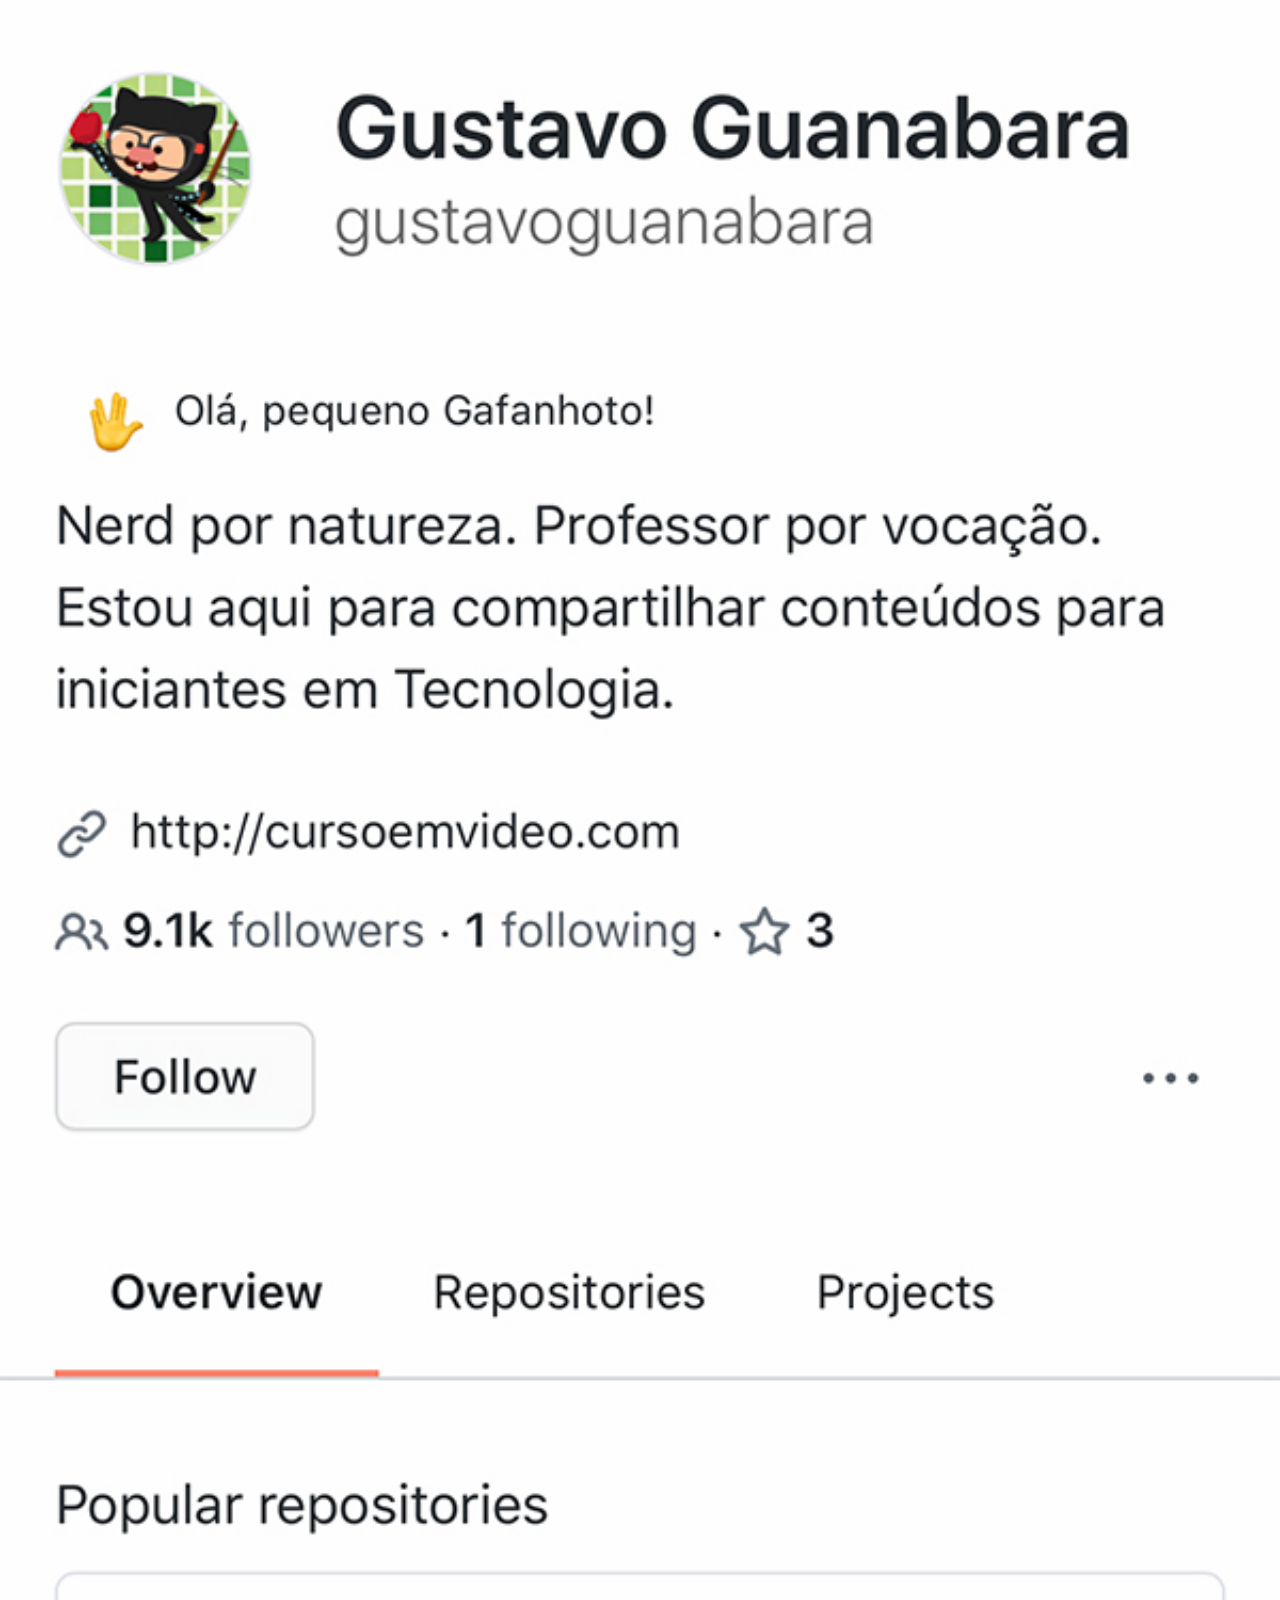
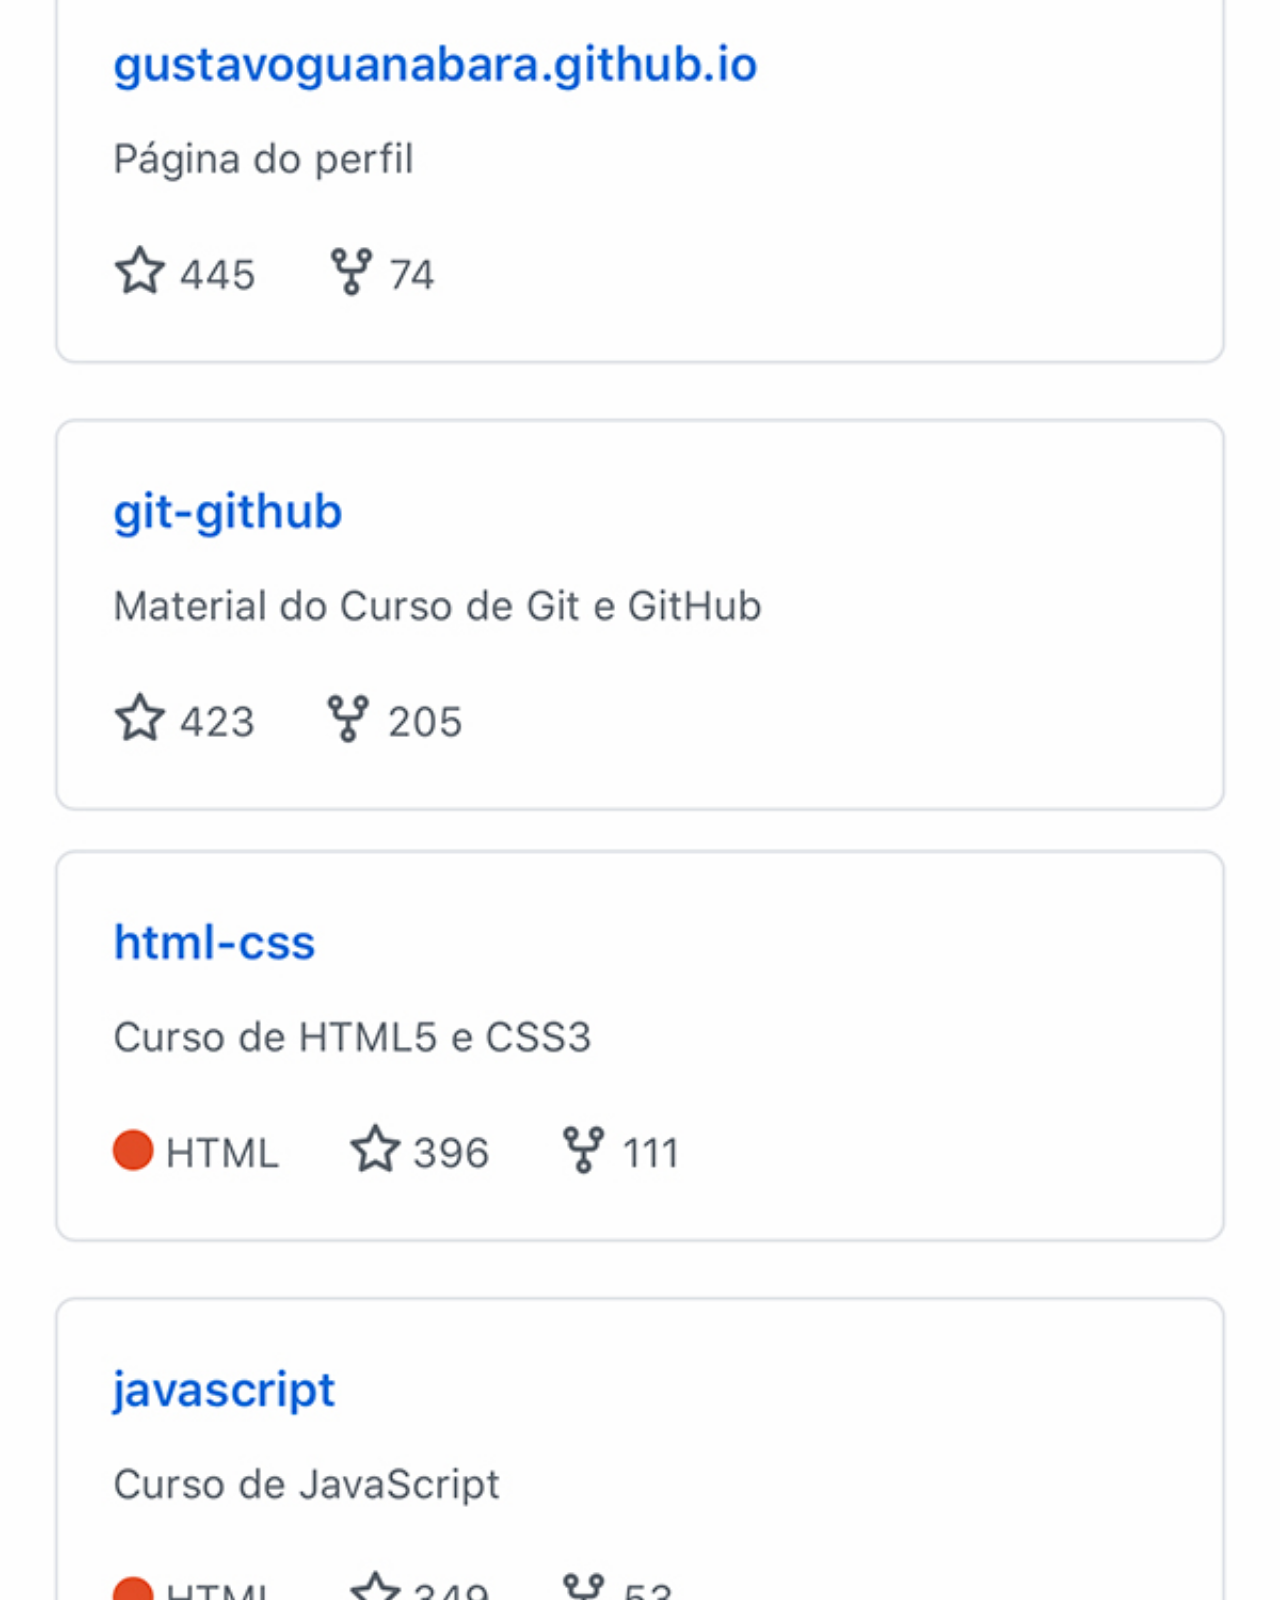
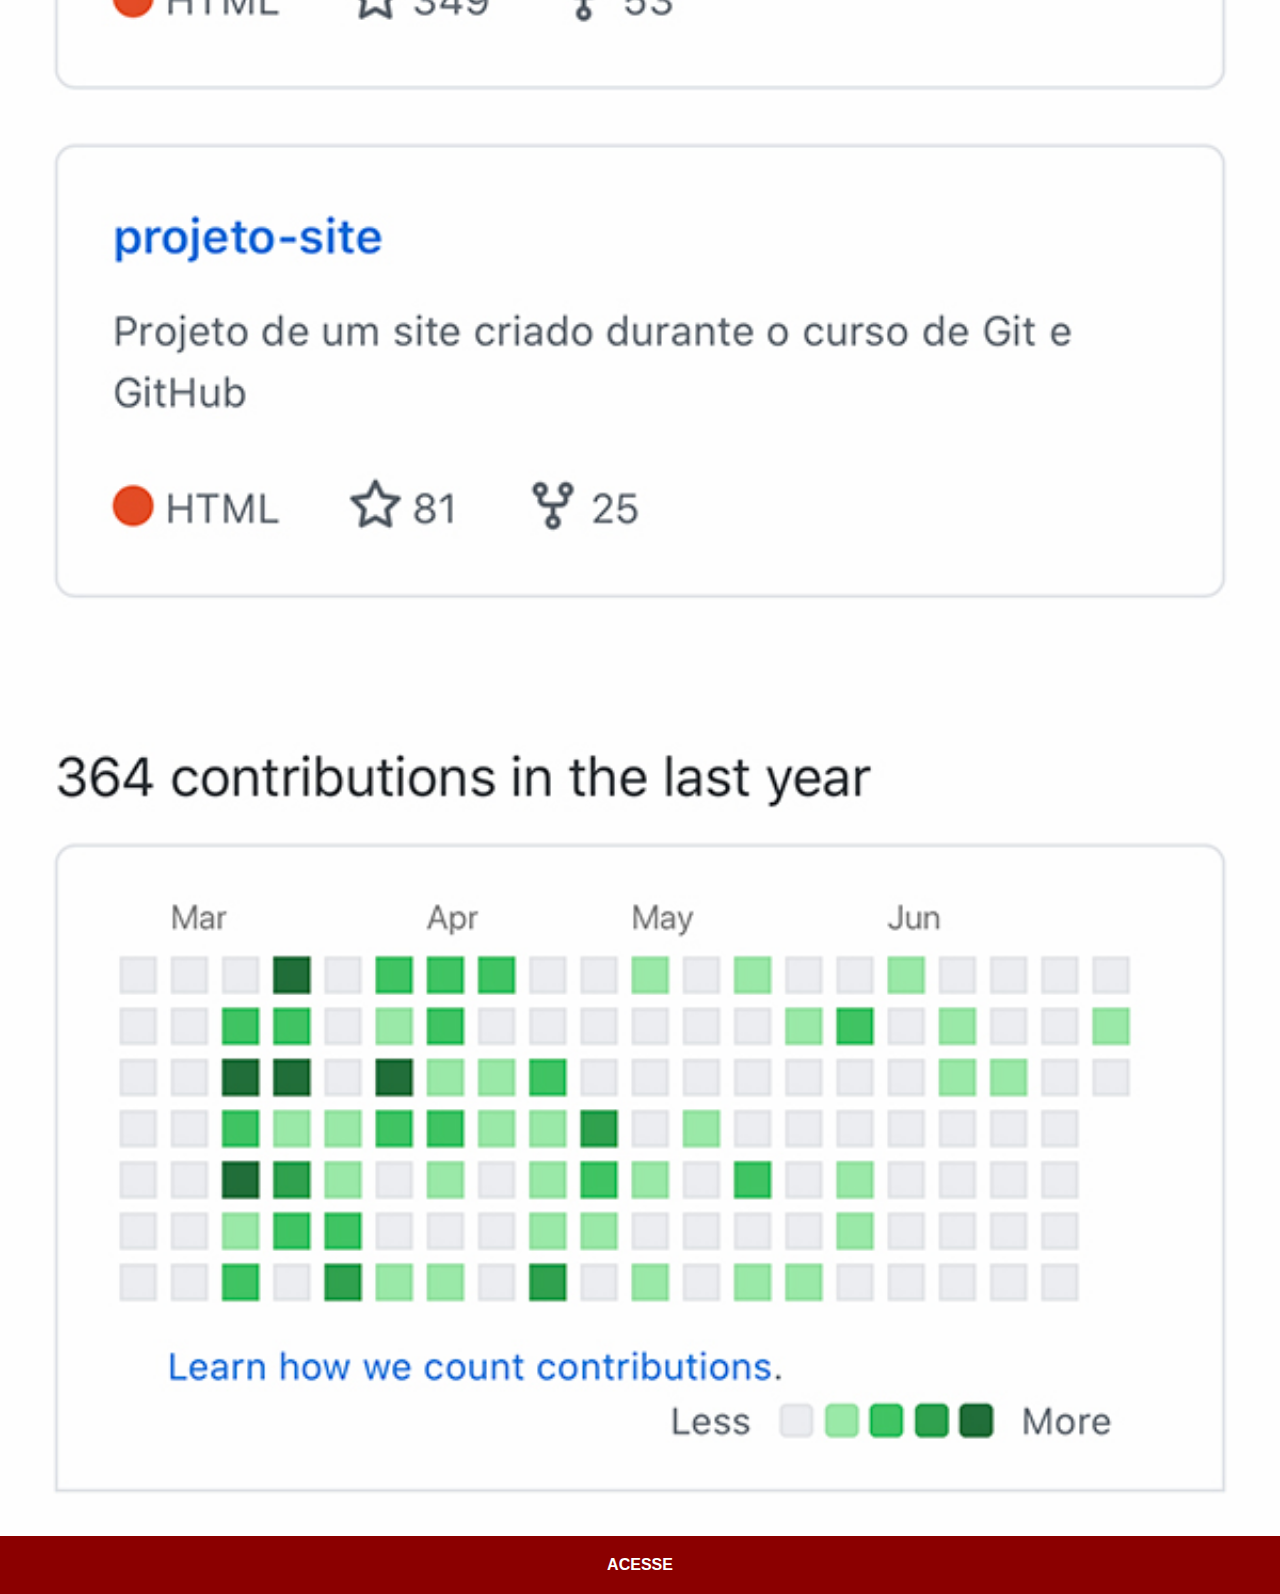
==== github.html @ 75114a48 "paginas redes" ====
<!DOCTYPE html>
<html lang="pt-br">
<head>
    <meta charset="UTF-8">
    <meta http-equiv="X-UA-Compatible" content="IE=edge">
    <meta name="viewport" content="width=device-width, initial-scale=1.0">
    <title>github</title>
    <style>
        * {
            margin: 0px;
            padding: 0px;
        }

        ::-webkit-scrollbar {
            width: 0px;
            height: 0px;
        }

        body {
            font-family: Arial, Helvetica, sans-serif;
        }

        img {
            width: 100vw;
        }

        a {
            background-color: darkred;
            color: white;
            padding: 20px;
            display: block;
            text-align: center;
            text-decoration: none;
            font-family: Arial, Helvetica, sans-serif;
            font-weight: bolder;
        }
    </style>
</head>
<body>
    <img src="imagens/tela-github.jpg" alt="github">
    <a href="https://github.com/bonenberger" target="_blank">ACESSE</a>
</body>
</html>
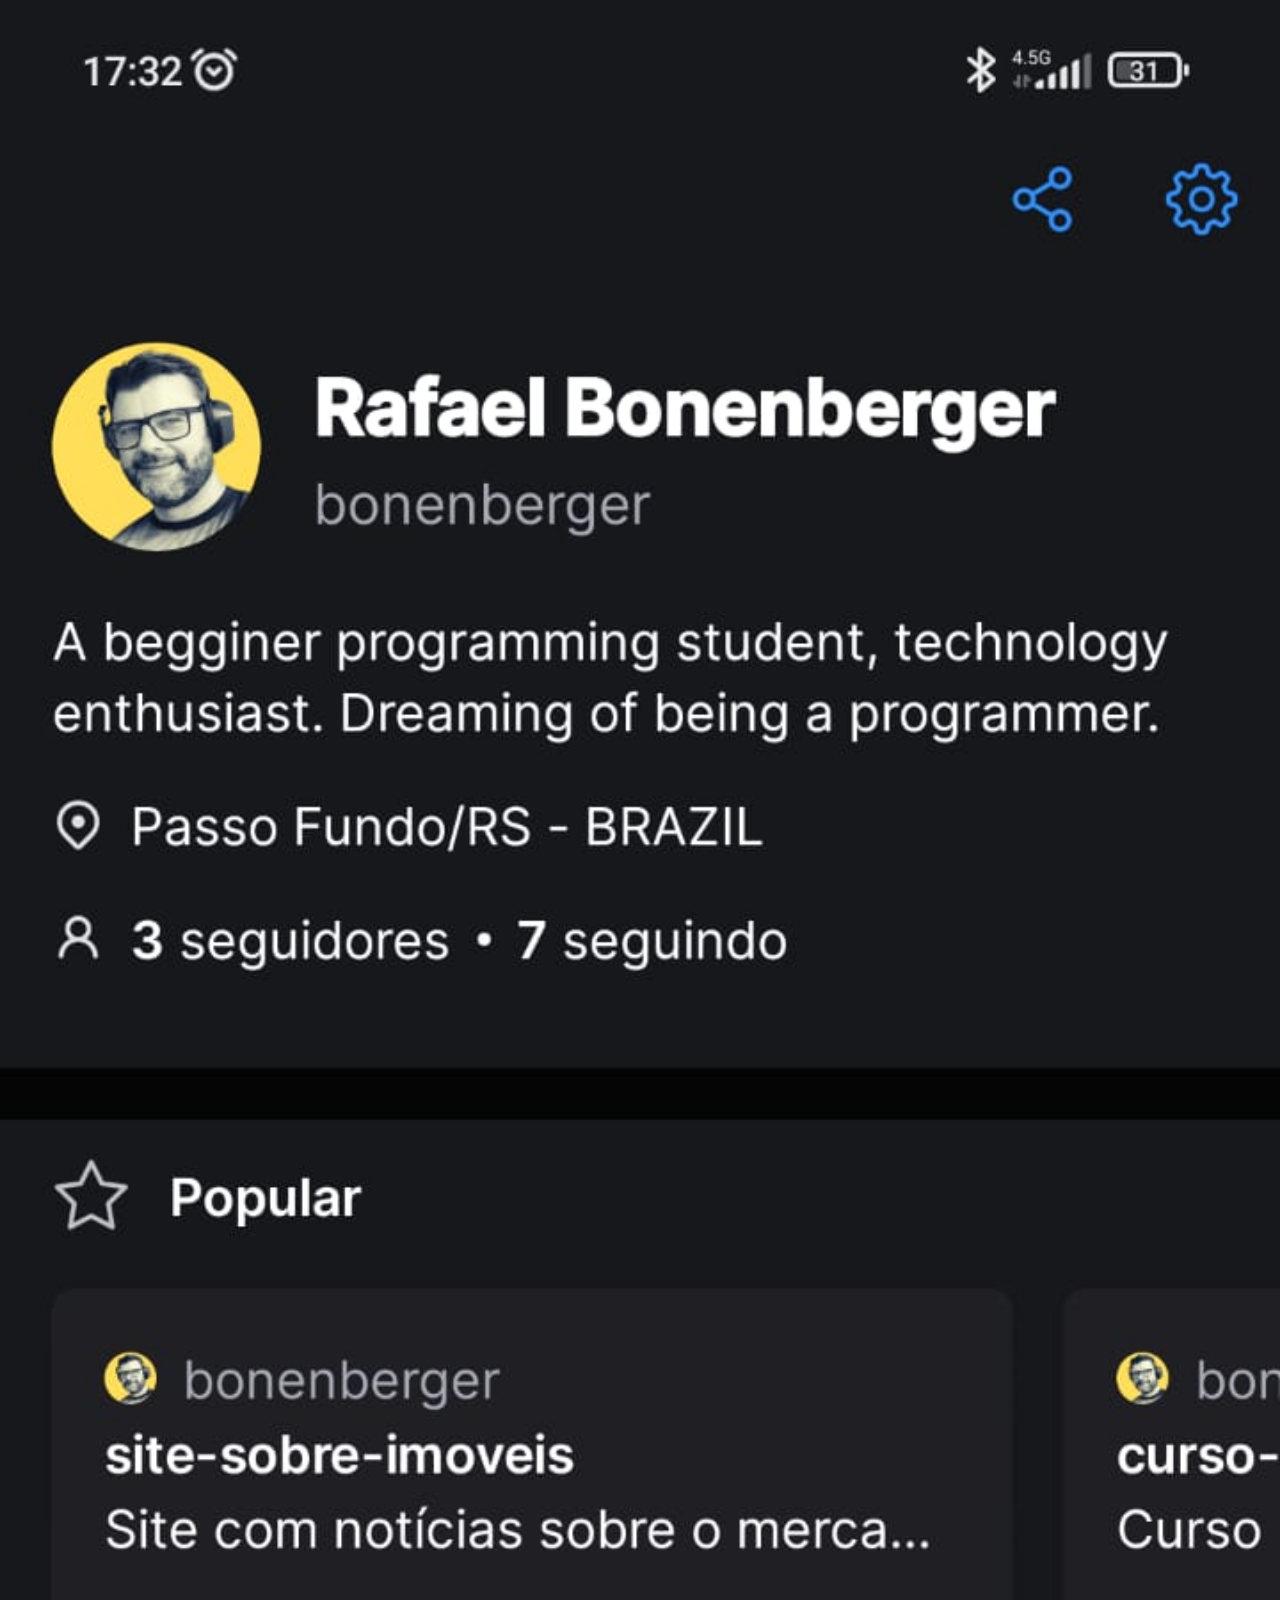
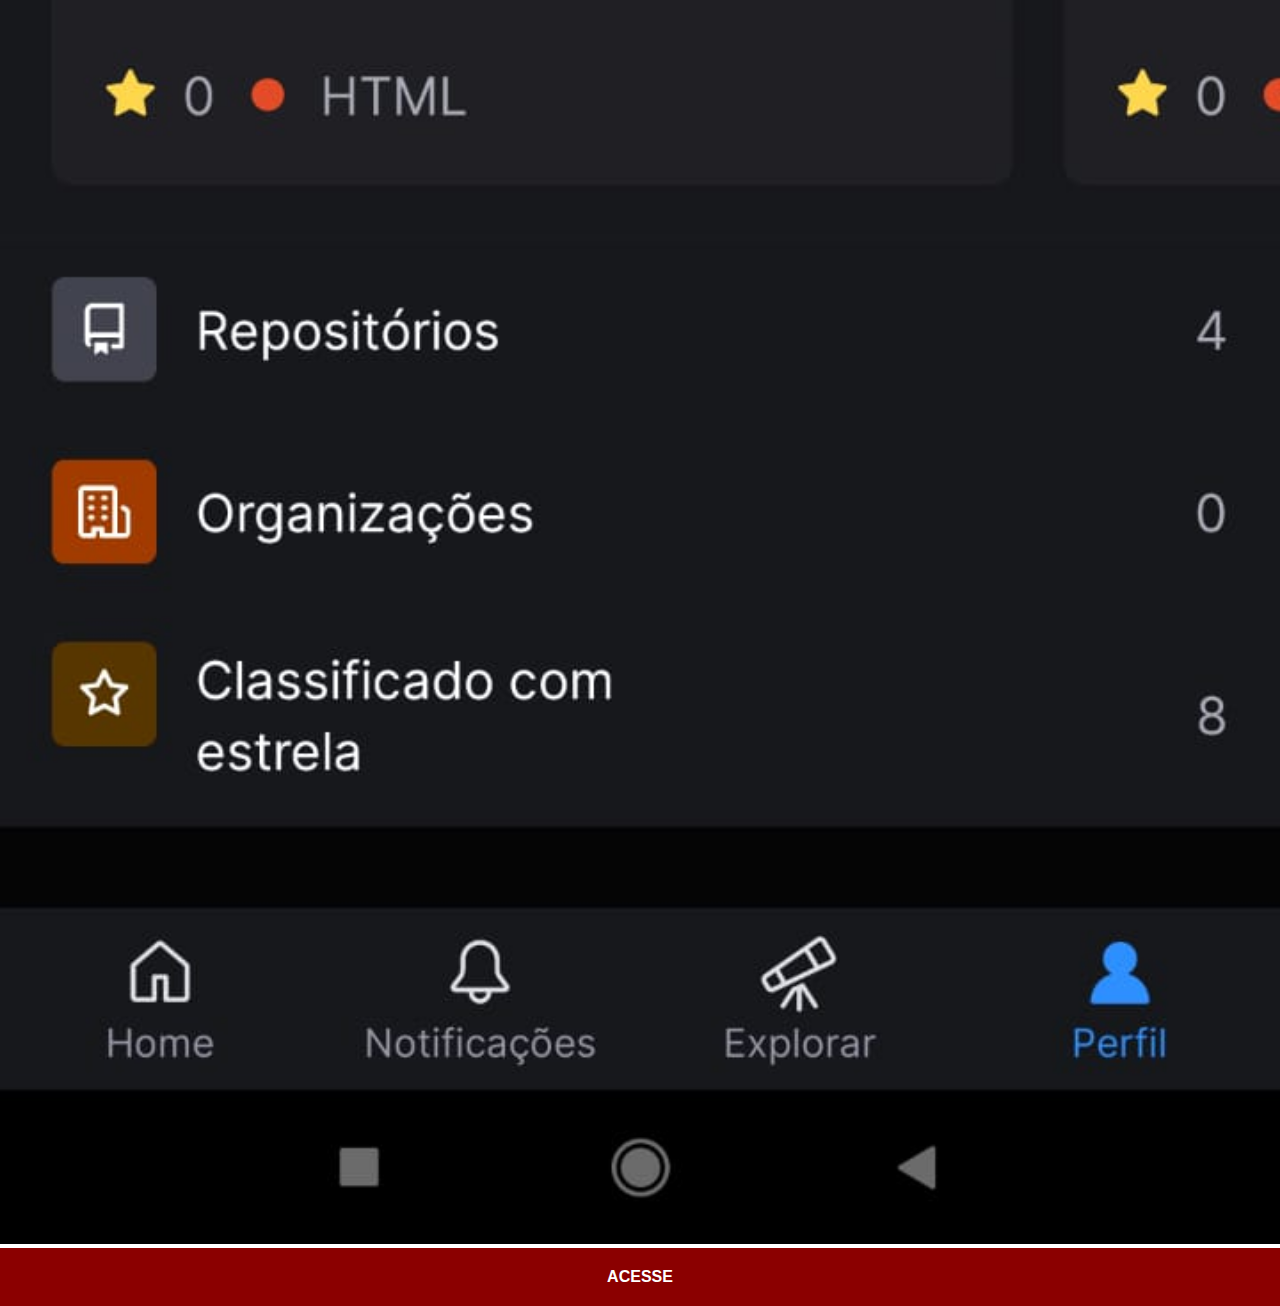
==== commit a1d0a2a4: "atualização das imagens" ====
--- a/github.html
+++ b/github.html
@@ -37,7 +37,7 @@
     </style>
 </head>
 <body>
-    <img src="imagens/tela-github.jpg" alt="github">
+    <img src="imagens/github.jpg" alt="github">
     <a href="https://github.com/bonenberger" target="_blank">ACESSE</a>
 </body>
 </html>